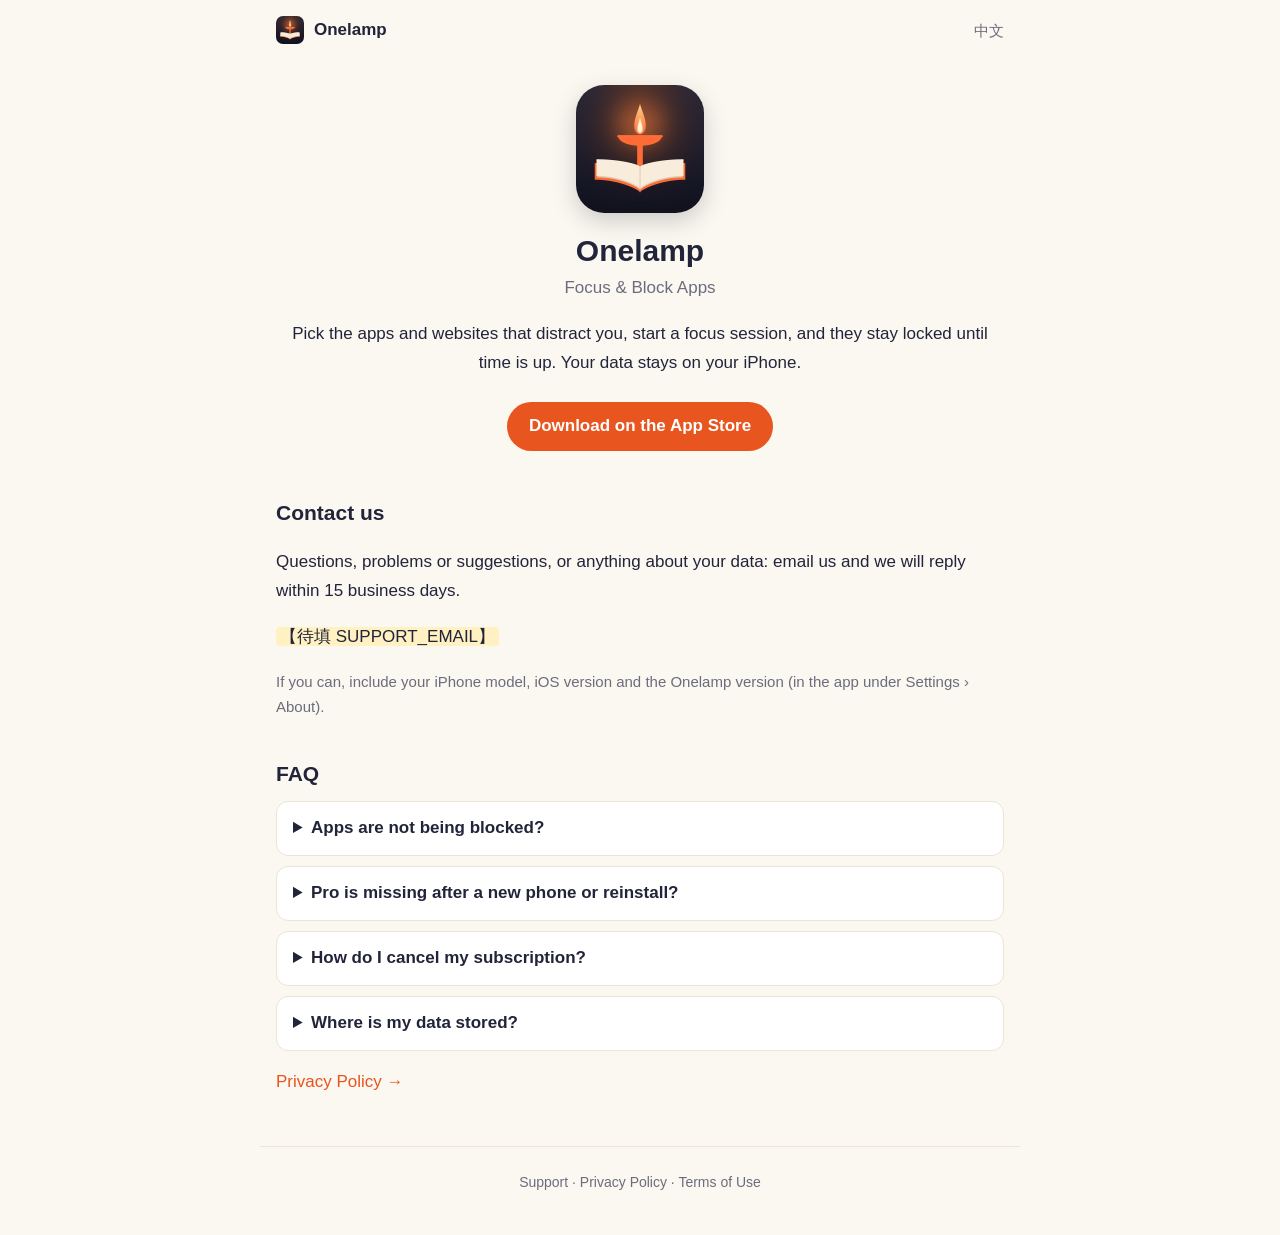
==== index.html @ 47f81dfd "Update site from 34ee7fc" ====
<!doctype html>
<html lang="zh-Hans">
<head>
<meta charset="utf-8">
<meta name="viewport" content="width=device-width, initial-scale=1">
<title>一盏 · 专注锁机与番茄钟</title>
<link rel="icon" href="icon-192.png">
<link rel="apple-touch-icon" href="icon-192.png">
<link rel="stylesheet" href="style.css">
<script>
try {
  var picked = localStorage.getItem("lang");
  if (!picked && !/^zh/i.test(navigator.language || "")) location.replace("en/");
} catch (e) {}
</script>
</head>
<body>
<header class="bar">
  <a class="brand" href=""><img src="icon-192.png" alt="" width="28" height="28">一盏</a>
  <a class="lang" href="en/" data-lang="en">English</a>
</header>
<main>
<section class="hero">
  <img src="icon-512.png" alt="" width="128" height="128">
  <h1>一盏</h1>
  <p class="tagline">专注锁机与番茄钟</p>
  <p>选好会分心的 App 和网站，开始一段专注，它们就会被锁住，到点自动解除。数据只保存在你的 iPhone 上。</p>
  <a class="button" href="https://apps.apple.com/app/id6829219759">在 App Store 下载</a>
</section>
<section>
  <h2>联系我们</h2>
  <p>使用中遇到问题、有建议，或想咨询你的数据，请发邮件给我们，我们会在 15 个工作日内回复。</p>
  <p><span class="todo">【待填 SUPPORT_EMAIL】</span></p>
  <p class="muted">方便的话，请写上 iPhone 型号、iOS 版本和「一盏」的版本号（在 App 的「设置 › 关于」里）。</p>
</section>
<section>
  <h2>常见问题</h2>
  <details><summary>App 没有被屏蔽？</summary><p>请先打开「一盏」，在「设置」里完成屏幕使用时间授权。如果曾在系统「设置 › 屏幕使用时间」里关闭过「一盏」的访问权限，需要重新授权。授权只用于屏蔽你自己选中的内容。</p></details>
<details><summary>换了手机或重装后，Pro 不见了？</summary><p>在「一盏」的「设置」里点「恢复购买」，用购买时的 Apple 账户登录即可。</p></details>
<details><summary>怎么取消订阅？</summary><p>订阅由 Apple 管理：打开 iPhone「设置」，点最上方你的名字，进入「订阅」，选择「一盏」后取消。取消后当前周期结束前仍可使用 Pro。</p></details>
<details><summary>我的数据存在哪里？</summary><p>规则、专注记录和设置只保存在这台 iPhone 上，我们没有服务器，也看不到它们。你可以在 App 的「设置 › 数据」里导出或清除。详见隐私政策。</p></details>
</section>
<section>
  <p><a href="privacy/">隐私政策 →</a></p>
</section>
</main>
<footer>
  <a href="">支持</a> · <a href="privacy/">隐私政策</a> · <a href="https://www.apple.com/legal/internet-services/itunes/dev/stdeula/">使用条款</a>
</footer>
<script>
document.querySelectorAll("[data-lang]").forEach(function (a) {
  a.addEventListener("click", function () { try { localStorage.setItem("lang", a.dataset.lang); } catch (e) {} });
});
</script>
</body>
</html>
---- style.css ----
:root {
  --bg: #fbf7f1; --text: #22253a; --muted: #6b6d7c; --card: #ffffff; --line: #ece4d8;
  --accent: #e8551f; --accent-text: #ffffff; --todo: #fff1c2;
  color-scheme: light dark;
}
@media (prefers-color-scheme: dark) {
  :root { --bg: #14151f; --text: #f3ebe0; --muted: #a3a2ad; --card: #1d1f2d; --line: #2c2e40;
          --accent: #ff7a45; --accent-text: #14151f; --todo: #5a4a12; }
}
* { box-sizing: border-box; }
html { -webkit-text-size-adjust: 100%; }
body { margin: 0; background: var(--bg); color: var(--text);
  font: 17px/1.7 -apple-system, BlinkMacSystemFont, "PingFang SC", "Hiragino Sans GB", "Microsoft YaHei", "Segoe UI", sans-serif; }
a { color: var(--accent); text-decoration: none; }
a:hover { text-decoration: underline; }
.bar { max-width: 760px; margin: 0 auto; padding: 16px; display: flex; align-items: center; justify-content: space-between; }
.brand { display: flex; align-items: center; gap: 10px; color: var(--text); font-weight: 600; }
.brand img { border-radius: 7px; }
.lang { font-size: 15px; color: var(--muted); }
main { max-width: 760px; margin: 0 auto; padding: 0 16px 32px; }
h1 { font-size: 30px; line-height: 1.3; margin: 8px 0 4px; }
h2 { font-size: 21px; margin: 36px 0 8px; }
.hero { text-align: center; padding: 24px 0 8px; }
.hero img { border-radius: 28px; box-shadow: 0 8px 24px rgba(0,0,0,.18); }
.tagline { color: var(--muted); margin: 0 0 12px; }
.button { display: inline-block; margin-top: 8px; padding: 10px 22px; border-radius: 999px;
  background: var(--accent); color: var(--accent-text); font-weight: 600; }
.button:hover { text-decoration: none; opacity: .9; }
.mail { font-size: 19px; font-weight: 600; word-break: break-all; }
.muted, .updated { color: var(--muted); font-size: 15px; }
details { background: var(--card); border: 1px solid var(--line); border-radius: 12px; padding: 12px 16px; margin: 10px 0; }
summary { cursor: pointer; font-weight: 600; }
details p { margin: 8px 0 0; }
article ul { padding-left: 1.3em; }
article li { margin: 6px 0; }
.todo, article .todo { background: var(--todo); padding: 0 4px; border-radius: 4px; }
footer { max-width: 760px; margin: 0 auto; padding: 24px 16px 40px; border-top: 1px solid var(--line);
  color: var(--muted); font-size: 14px; text-align: center; }
footer a { color: var(--muted); }
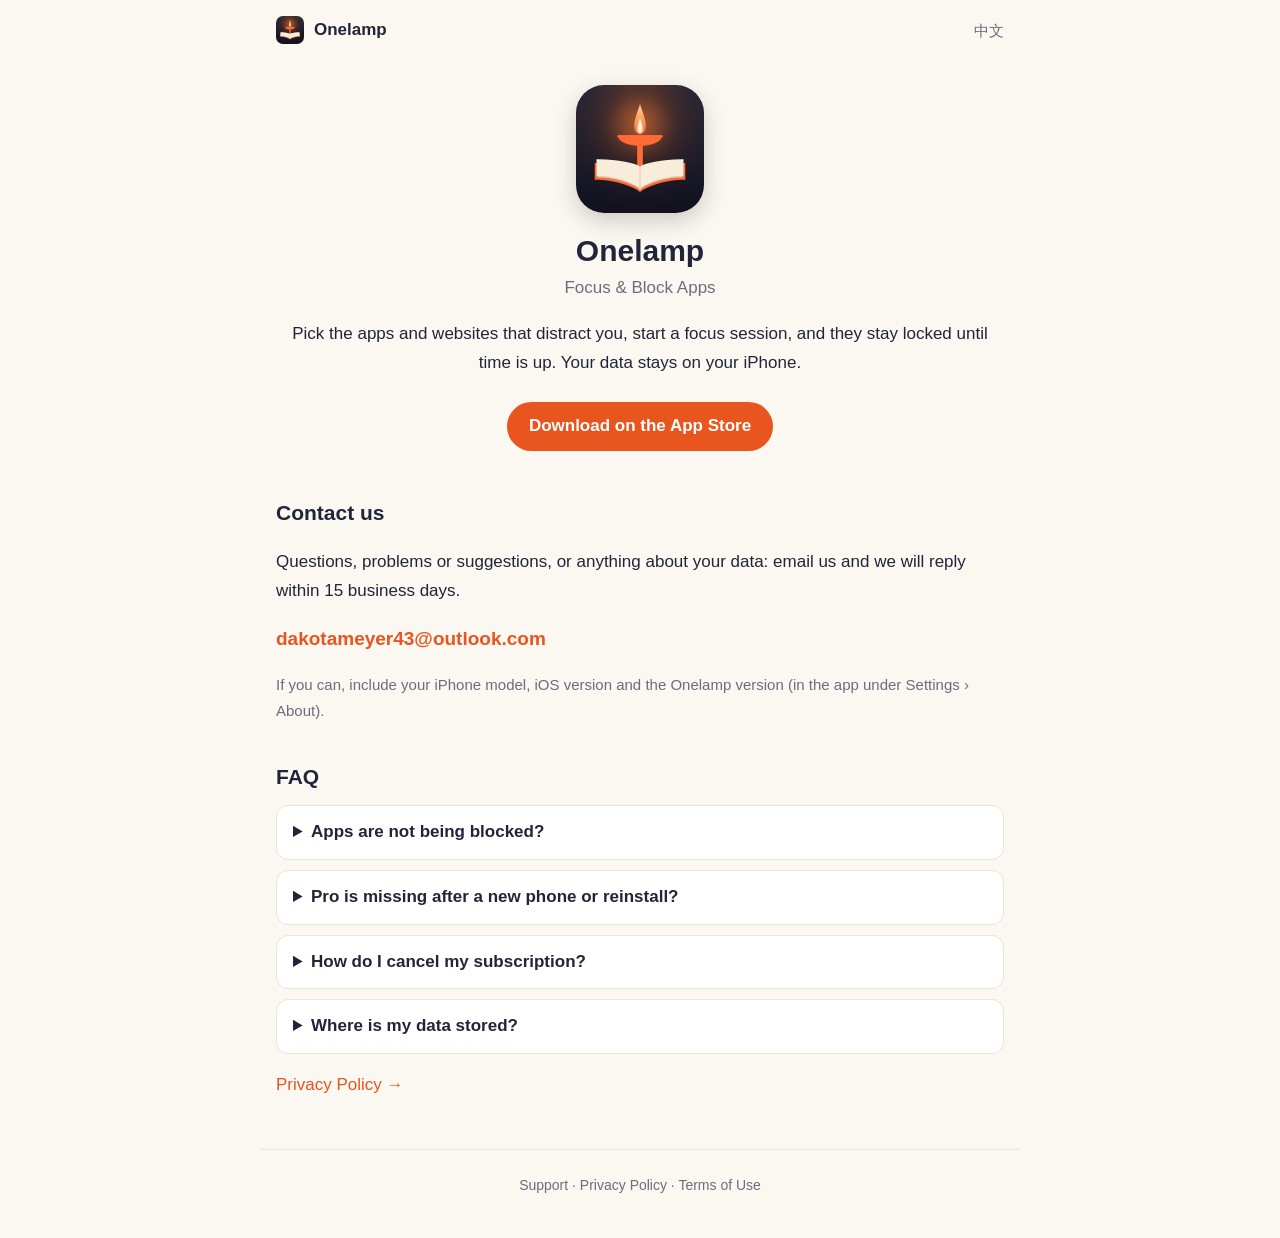
==== commit 26051319: "Update site from da61d07" ====
--- a/index.html
+++ b/index.html
@@ -30,7 +30,7 @@
 <section>
   <h2>联系我们</h2>
   <p>使用中遇到问题、有建议，或想咨询你的数据，请发邮件给我们，我们会在 15 个工作日内回复。</p>
-  <p><span class="todo">【待填 SUPPORT_EMAIL】</span></p>
+  <p><a class="mail" href="mailto:dakotameyer43@outlook.com">dakotameyer43@outlook.com</a></p>
   <p class="muted">方便的话，请写上 iPhone 型号、iOS 版本和「一盏」的版本号（在 App 的「设置 › 关于」里）。</p>
 </section>
 <section>
